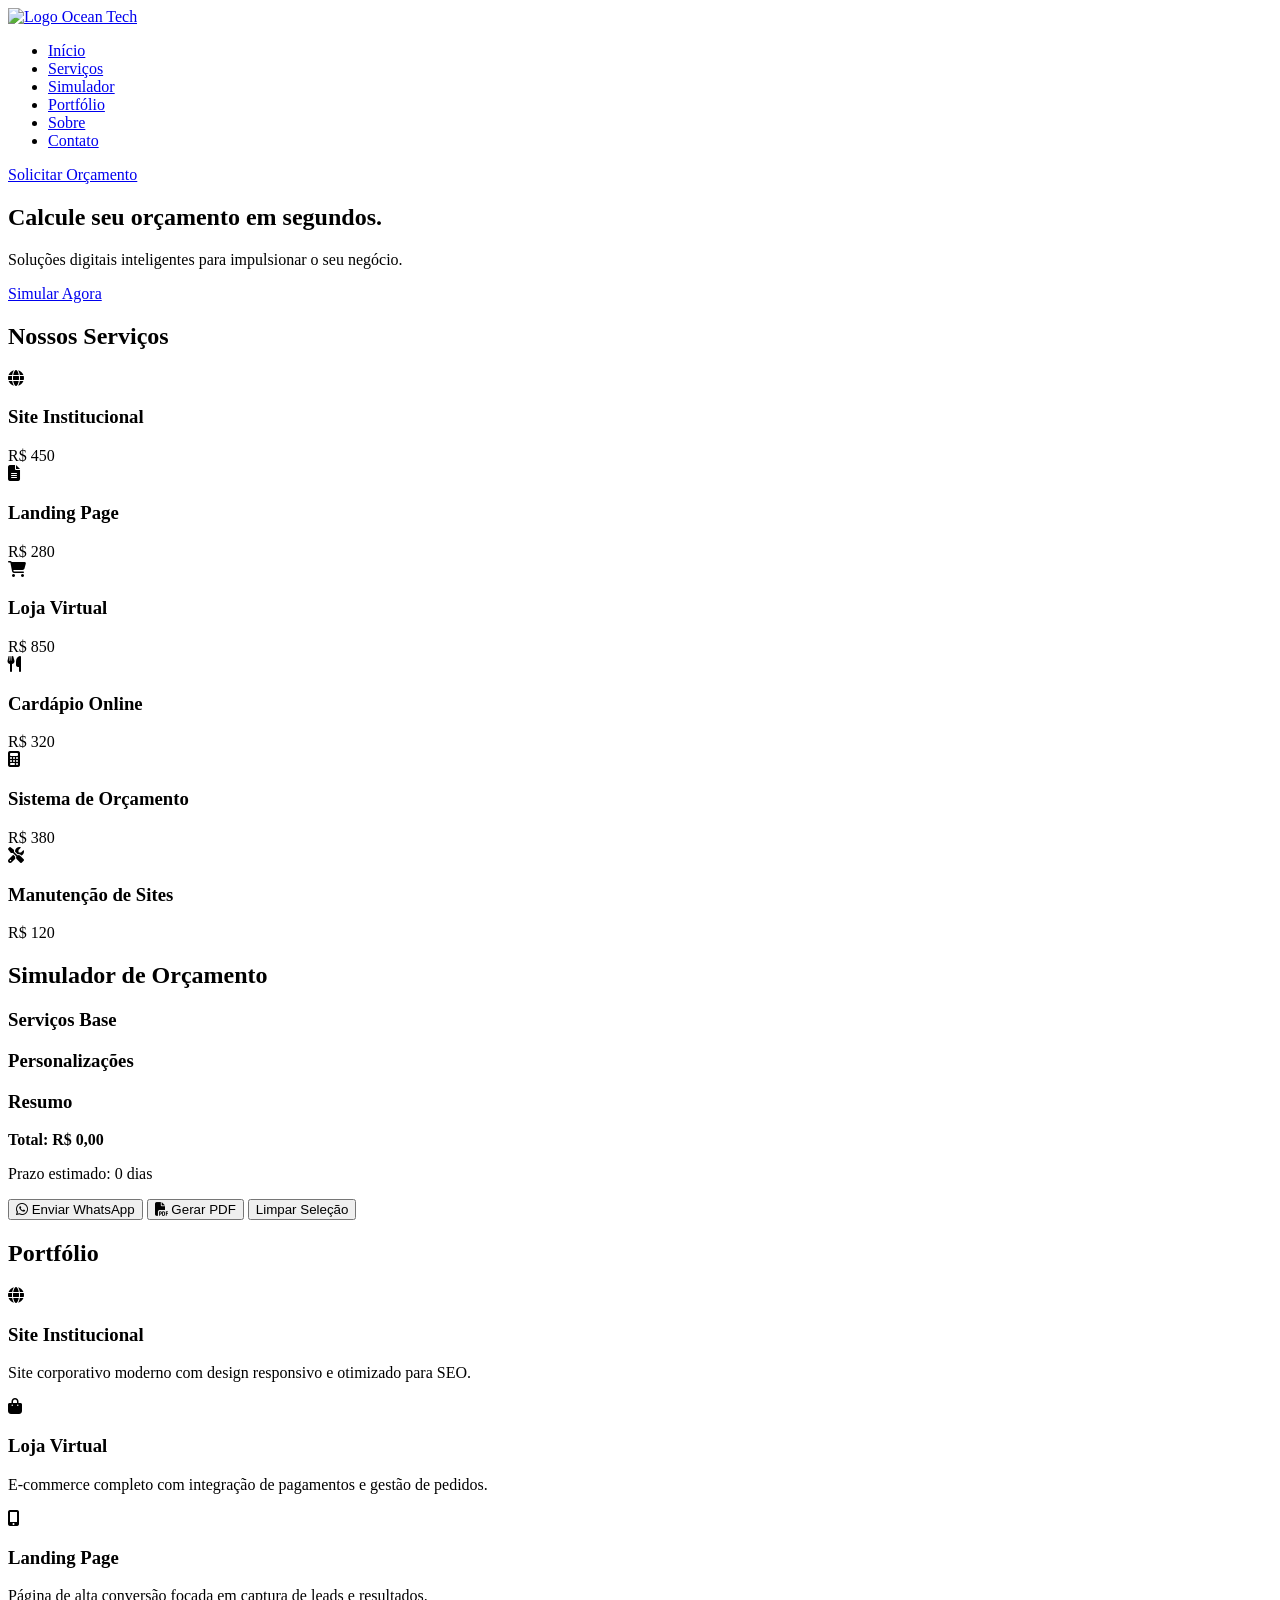
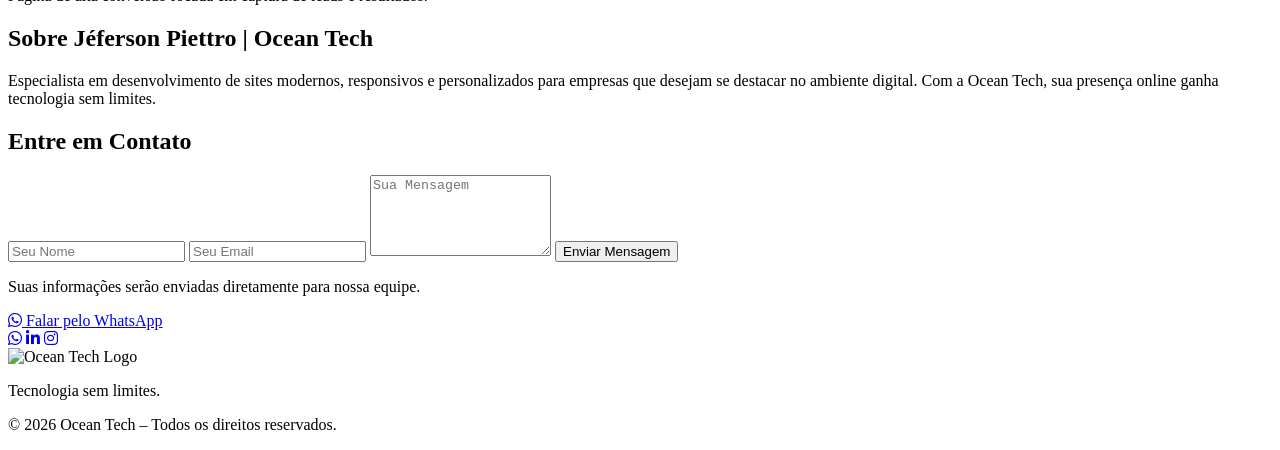
==== index.html @ 3c7c777c "Add files via upload" ====
<!DOCTYPE html>
<html lang="pt-BR">
<head>
<meta charset="UTF-8">
<meta name="viewport" content="width=device-width, initial-scale=1.0">
<title>Simulador de Orçamento Online | Ocean Tech - Jéferson Piettro</title>
<meta name="description" content="Calcule online o orçamento do seu site institucional, landing page ou loja virtual. Ocean Tech by Jéferson Piettro.">
<meta name="keywords" content="orçamento site, criação de sites, landing page, loja virtual, desenvolvimento web, Ocean Tech, Jéferson Piettro, site institucional, cardápio online, sistema de orçamento, manutenção de sites, SEO, responsivo">
<meta name="author" content="Jéferson Piettro | Ocean Tech">
<meta name="robots" content="index, follow">
<meta name="theme-color" content="#0A2540">
<link rel="canonical" href="https://oceantech.com.br">
<meta property="og:title" content="Simulador de Orçamento Online | Ocean Tech">
<meta property="og:description" content="Calcule seu orçamento de site em segundos. Soluções digitais inteligentes.">
<meta property="og:type" content="website">
<meta property="og:url" content="https://oceantech.com.br">
<meta property="og:locale" content="pt_BR">
<meta property="og:site_name" content="Ocean Tech">
<meta name="twitter:card" content="summary_large_image">
<link rel="icon" type="image/svg+xml" href="img/logo.svg">
<link rel="preconnect" href="https://fonts.googleapis.com">
<link rel="preconnect" href="https://fonts.gstatic.com" crossorigin>
<link href="https://fonts.googleapis.com/css2?family=Poppins:wght@400;500;600;700&family=Roboto:wght@400;500&display=swap" rel="stylesheet">
<link rel="stylesheet" href="https://cdnjs.cloudflare.com/ajax/libs/font-awesome/6.4.0/css/all.min.css">
<link rel="stylesheet" href="css/style.css">
</head>
<body>
<header class="header" role="banner">
<nav class="navbar" role="navigation" aria-label="Menu principal">
<div class="nav-container">
<a href="#inicio" class="logo" aria-label="Ocean Tech - Página inicial">
<img src="img/logo.png" alt="Logo Ocean Tech" width="200" height="60">
</a>
<ul class="nav-menu" id="nav-menu">
<li><a href="#inicio">Início</a></li>
<li><a href="#servicos">Serviços</a></li>
<li><a href="#simulador">Simulador</a></li>
<li><a href="#portfolio">Portfólio</a></li>
<li><a href="#sobre">Sobre</a></li>
<li><a href="#contato">Contato</a></li>
</ul>
<a href="#simulador" class="cta-button">Solicitar Orçamento</a>
<div class="hamburger" id="hamburger" aria-label="Abrir menu" role="button" tabindex="0">
<span></span><span></span><span></span>
</div>
</nav>
</header>

<main>
<section id="inicio" class="hero" aria-label="Apresentação principal">
<div class="hero-container">
<h1>Calcule seu orçamento em segundos.</h1>
<p>Soluções digitais inteligentes para impulsionar o seu negócio.</p>
<a href="#simulador" class="hero-cta">Simular Agora</a>
</div>
</section>

<section id="servicos" class="services" aria-label="Nossos serviços">
<div class="container">
<h2>Nossos Serviços</h2>
<div class="services-grid">
<article class="service-card" itemscope itemtype="https://schema.org/Service">
<i class="fas fa-globe" aria-hidden="true"></i>
<h3 itemprop="name">Site Institucional</h3>
<span class="price" itemprop="offers" itemscope itemtype="https://schema.org/Offer">
<span itemprop="priceCurrency" content="BRL">R$</span> <span itemprop="price">450</span>
<meta itemprop="description" content="Site profissional para empresas">
</article>
<article class="service-card" itemscope itemtype="https://schema.org/Service">
<i class="fas fa-file-alt" aria-hidden="true"></i>
<h3 itemprop="name">Landing Page</h3>
<span class="price" itemprop="offers" itemscope itemtype="https://schema.org/Offer">
<span itemprop="priceCurrency" content="BRL">R$</span> <span itemprop="price">280</span>
<meta itemprop="description" content="Página de captura otimizada para conversão">
</article>
<article class="service-card" itemscope itemtype="https://schema.org/Service">
<i class="fas fa-shopping-cart" aria-hidden="true"></i>
<h3 itemprop="name">Loja Virtual</h3>
<span class="price" itemprop="offers" itemscope itemtype="https://schema.org/Offer">
<span itemprop="priceCurrency" content="BRL">R$</span> <span itemprop="price">850</span>
<meta itemprop="description" content="E-commerce completo para vendas online">
</article>
<article class="service-card" itemscope itemtype="https://schema.org/Service">
<i class="fas fa-utensils" aria-hidden="true"></i>
<h3 itemprop="name">Cardápio Online</h3>
<span class="price" itemprop="offers" itemscope itemtype="https://schema.org/Offer">
<span itemprop="priceCurrency" content="BRL">R$</span> <span itemprop="price">320</span>
<meta itemprop="description" content="Cardápio digital para restaurantes">
</article>
<article class="service-card" itemscope itemtype="https://schema.org/Service">
<i class="fas fa-calculator" aria-hidden="true"></i>
<h3 itemprop="name">Sistema de Orçamento</h3>
<span class="price" itemprop="offers" itemscope itemtype="https://schema.org/Offer">
<span itemprop="priceCurrency" content="BRL">R$</span> <span itemprop="price">380</span>
<meta itemprop="description" content="Sistema automático de cotações">
</article>
<article class="service-card" itemscope itemtype="https://schema.org/Service">
<i class="fas fa-tools" aria-hidden="true"></i>
<h3 itemprop="name">Manutenção de Sites</h3>
<span class="price" itemprop="offers" itemscope itemtype="https://schema.org/Offer">
<span itemprop="priceCurrency" content="BRL">R$</span> <span itemprop="price">120</span>
<meta itemprop="description" content="Atualização e suporte técnico mensal">
</article>
</div>
</section>

<section id="simulador" class="simulator" aria-label="Simulador de orçamento interativo">
<div class="container">
<h2>Simulador de Orçamento</h2>
<div class="simulator-content">
<div class="services-list" role="group" aria-label="Serviços base"><h3>Serviços Base</h3></div>
<div class="addons-list" role="group" aria-label="Personalizações adicionais"><h3>Personalizações</h3></div>
<aside class="summary" aria-label="Resumo do orçamento">
<h3>Resumo</h3>
<div id="selected-services"></div>
<div class="total">
<strong>Total: <span id="total-price">R$ 0,00</span></strong>
<p>Prazo estimado: <span id="estimated-days">0</span> dias</p>
</div>
<div class="actions">
<button id="share-whatsapp" class="btn whatsapp"><i class="fab fa-whatsapp" aria-hidden="true"></i> Enviar WhatsApp</button>
<button id="generate-pdf" class="btn pdf"><i class="fas fa-file-pdf" aria-hidden="true"></i> Gerar PDF</button>
<button id="reset" class="btn reset">Limpar Seleção</button>
</div>
</aside>
</div>
</section>

<section id="portfolio" class="portfolio" aria-label="Portfólio de projetos">
<div class="container">
<h2>Portfólio</h2>
<div class="portfolio-grid">
<article class="portfolio-card">
<div class="portfolio-icon"><i class="fas fa-globe" aria-hidden="true"></i></div>
<h3>Site Institucional</h3>
<p>Site corporativo moderno com design responsivo e otimizado para SEO.</p>
</article>
<article class="portfolio-card">
<div class="portfolio-icon"><i class="fas fa-shopping-bag" aria-hidden="true"></i></div>
<h3>Loja Virtual</h3>
<p>E-commerce completo com integração de pagamentos e gestão de pedidos.</p>
</article>
<article class="portfolio-card">
<div class="portfolio-icon"><i class="fas fa-mobile-alt" aria-hidden="true"></i></div>
<h3>Landing Page</h3>
<p>Página de alta conversão focada em captura de leads e resultados.</p>
</article>
</div>
</section>

<section id="sobre" class="about" aria-label="Sobre nós">
<div class="container">
<h2>Sobre Jéferson Piettro | Ocean Tech</h2>
<p>Especialista em desenvolvimento de sites modernos, responsivos e personalizados para empresas que desejam se destacar no ambiente digital. Com a Ocean Tech, sua presença online ganha tecnologia sem limites.</p>
</div>
</section>

<section id="contato" class="contact" aria-label="Entre em contato">
<div class="container">
<h2>Entre em Contato</h2>
<form id="contact-form" action="https://formsubmit.co/taldo.shadow@gmail.com" method="POST" aria-label="Formulário de contato">
<input type="hidden" name="_subject" value="Novo contato via site Ocean Tech">
<input type="hidden" name="_template" value="table">
<input type="hidden" name="_captcha" value="false">
<input type="hidden" name="_next" value="https://oceantech.com.br/obrigado.html">
<label for="nome" class="sr-only">Seu Nome</label>
<input type="text" id="nome" name="name" placeholder="Seu Nome" required aria-required="true">
<label for="email" class="sr-only">Seu Email</label>
<input type="email" id="email" name="email" placeholder="Seu Email" required aria-required="true">
<label for="mensagem" class="sr-only">Sua Mensagem</label>
<textarea id="mensagem" name="message" placeholder="Sua Mensagem" required aria-required="true" rows="5"></textarea>
<button type="submit">Enviar Mensagem</button>
<p class="form-note">Suas informações serão enviadas diretamente para nossa equipe.</p>
</form>
<div class="contact-info">
<a href="https://wa.me/5511999999999?text=Olá!%20Gostaria%20de%20solicitar%20um%20orçamento." target="_blank" rel="noopener noreferrer" class="whatsapp-link">
<i class="fab fa-whatsapp" aria-hidden="true"></i> Falar pelo WhatsApp
</a>
<div class="social-links" aria-label="Redes sociais">
<a href="#" aria-label="WhatsApp" rel="noopener noreferrer"><i class="fab fa-whatsapp" aria-hidden="true"></i></a>
<a href="#" aria-label="LinkedIn" rel="noopener noreferrer"><i class="fab fa-linkedin-in" aria-hidden="true"></i></a>
<a href="#" aria-label="Instagram" rel="noopener noreferrer"><i class="fab fa-instagram" aria-hidden="true"></i></a>
</div>
</div>
</section>
</main>

<footer class="footer" role="contentinfo">
<div class="container">
<div class="footer-content">
<img src="img/logo.svg" alt="Ocean Tech Logo" width="200" height="60" loading="lazy">
<p>Tecnologia sem limites.</p>
</div>
<p>&copy; 2026 Ocean Tech – Todos os direitos reservados.</p>
</div>
</footer>

<script type="application/ld+json">
{
"@context": "https://schema.org",
"@graph": [
{
"@type": "WebSite",
"@id": "https://oceantech.com.br/#website",
"url": "https://oceantech.com.br",
"name": "Ocean Tech - Jéferson Piettro",
"description": "Simulador de orçamento online para criação de sites, landing pages e lojas virtuais.",
"publisher": {"@id": "https://oceantech.com.br/#organization"}
},
{
"@type": "ProfessionalService",
"@id": "https://oceantech.com.br/#organization",
"name": "Ocean Tech",
"alternateName": "Jéferson Piettro | Ocean Tech",
"url": "https://oceantech.com.br",
"logo": "https://oceantech.com.br/img/logo.svg",
"description": "Especialista em desenvolvimento de sites modernos, responsivos e personalizados.",
"slogan": "Tecnologia sem limites.",
"founder": {"@type": "Person", "name": "Jéferson Piettro", "jobTitle": "Desenvolvedor Web"},
"address": {"@type": "PostalAddress", "addressCountry": "BR"},
"contactPoint": {"@type": "ContactPoint", "contactType": "Vendas", "availableLanguage": ["Portuguese"], "url": "https://wa.me/5511999999999"},
"sameAs": ["https://wa.me/5511999999999"],
"priceRange": "R$",
"areaServed": "BR"
},
{
"@type": "WebPage",
"@id": "https://oceantech.com.br/#webpage",
"url": "https://oceantech.com.br",
"name": "Simulador de Orçamento Online | Ocean Tech",
"isPartOf": {"@id": "https://oceantech.com.br/#website"},
"about": {"@id": "https://oceantech.com.br/#organization"}
}
]
}
</script>

<script src="https://cdnjs.cloudflare.com/ajax/libs/jspdf/2.5.1/jspdf.umd.min.js"></script>
<script src="js/script.js"></script>
</body>
</html>
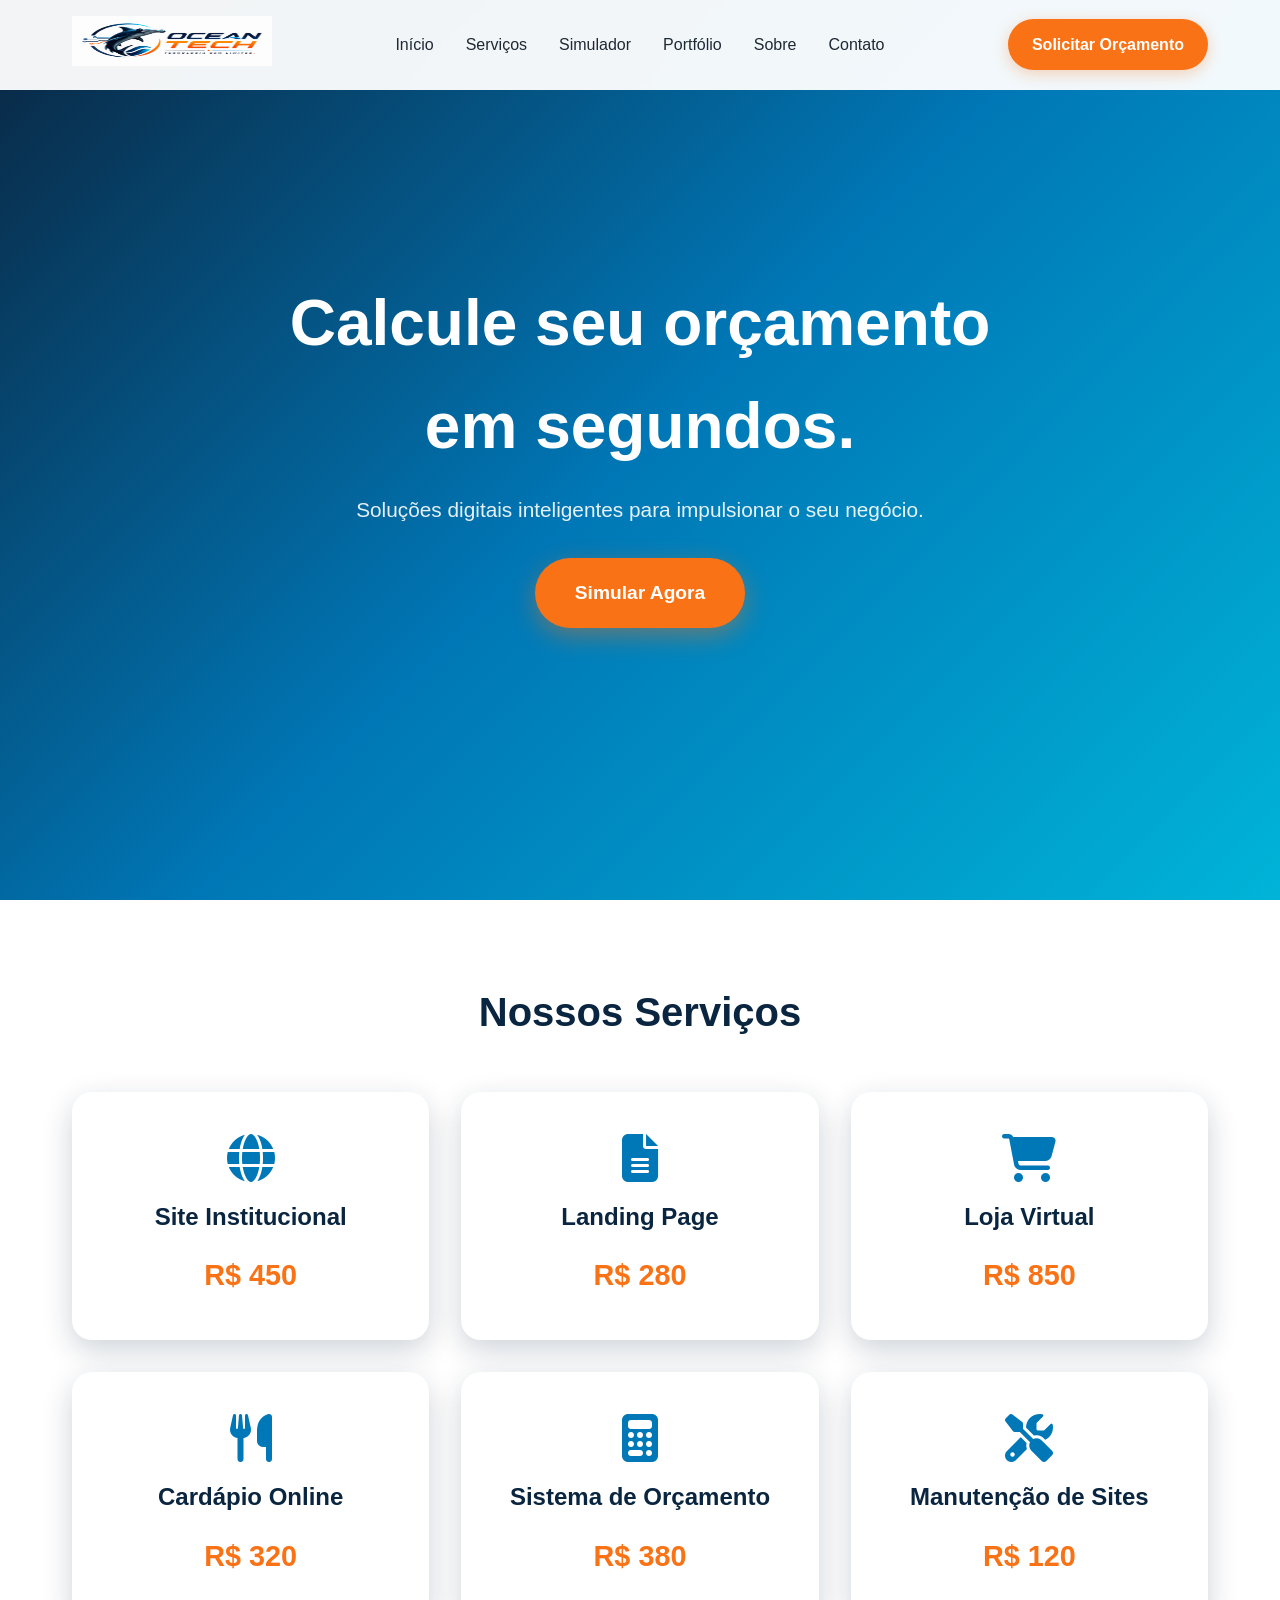
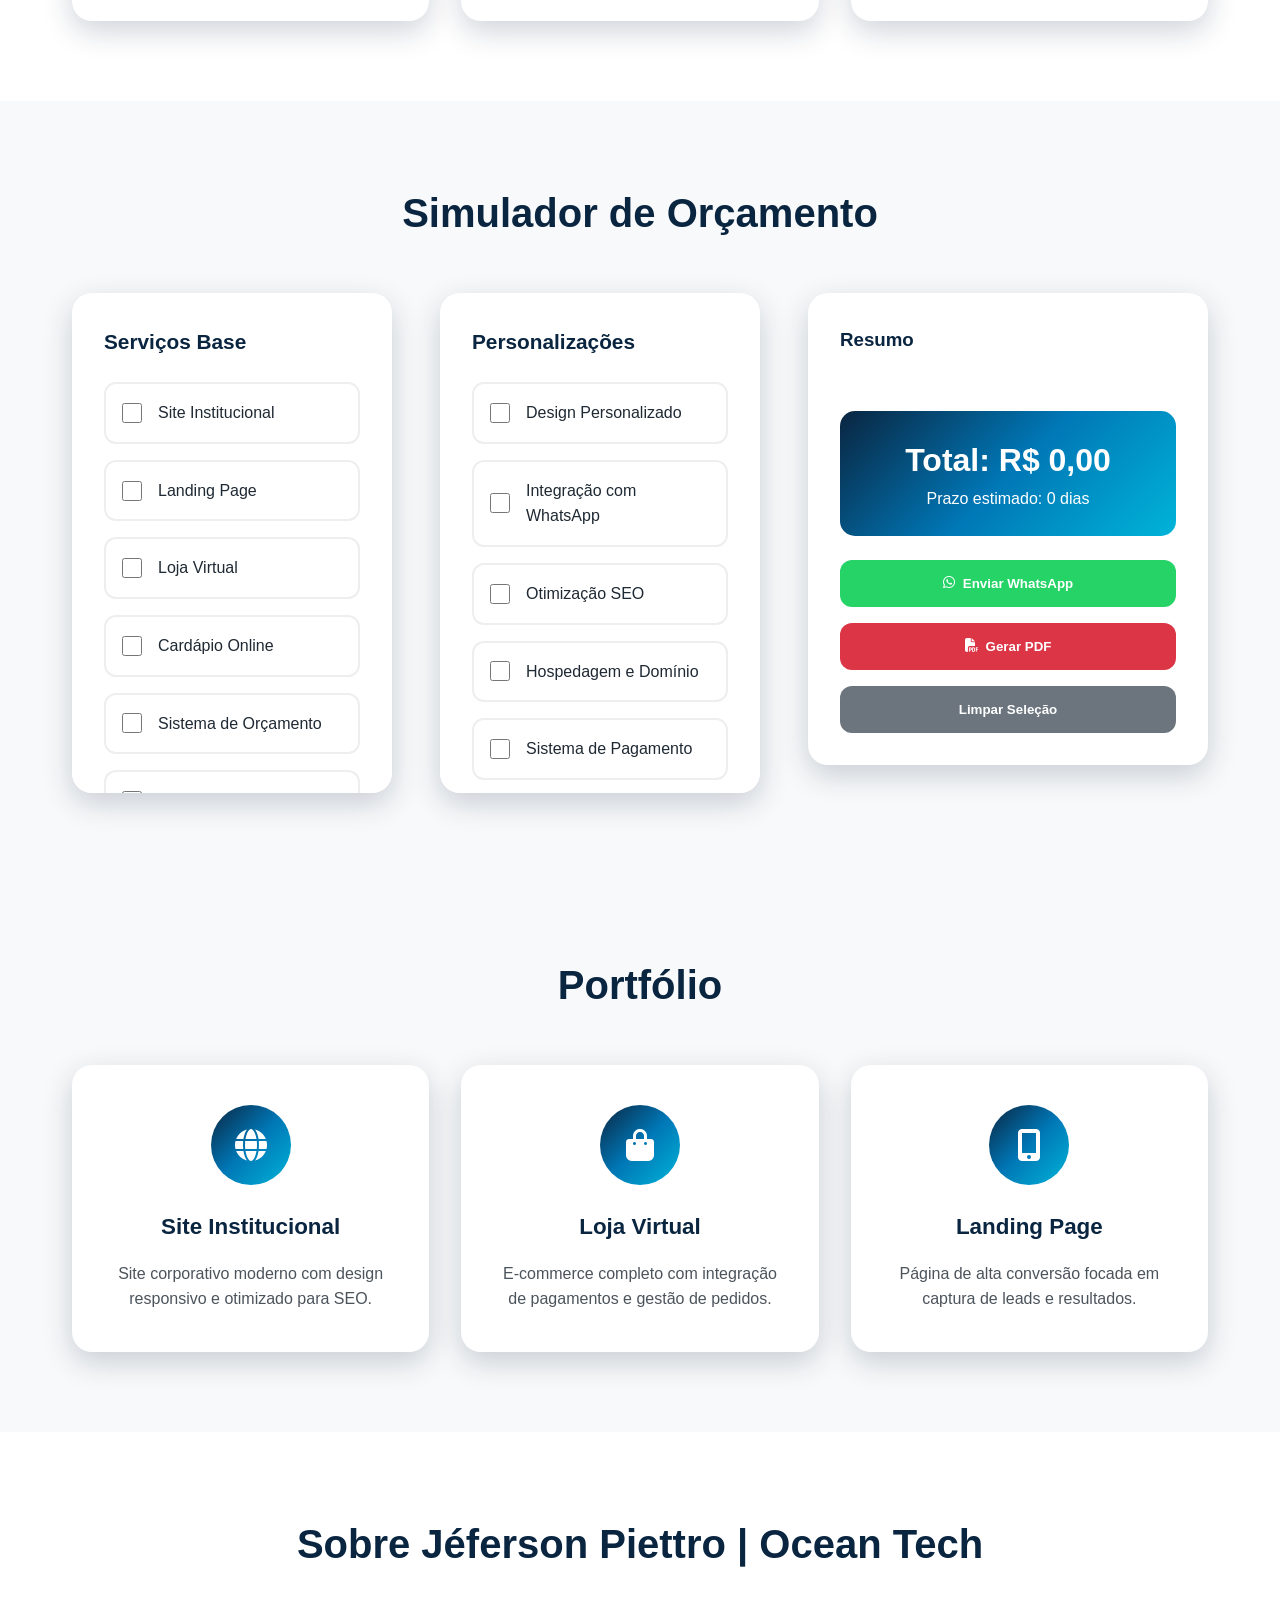
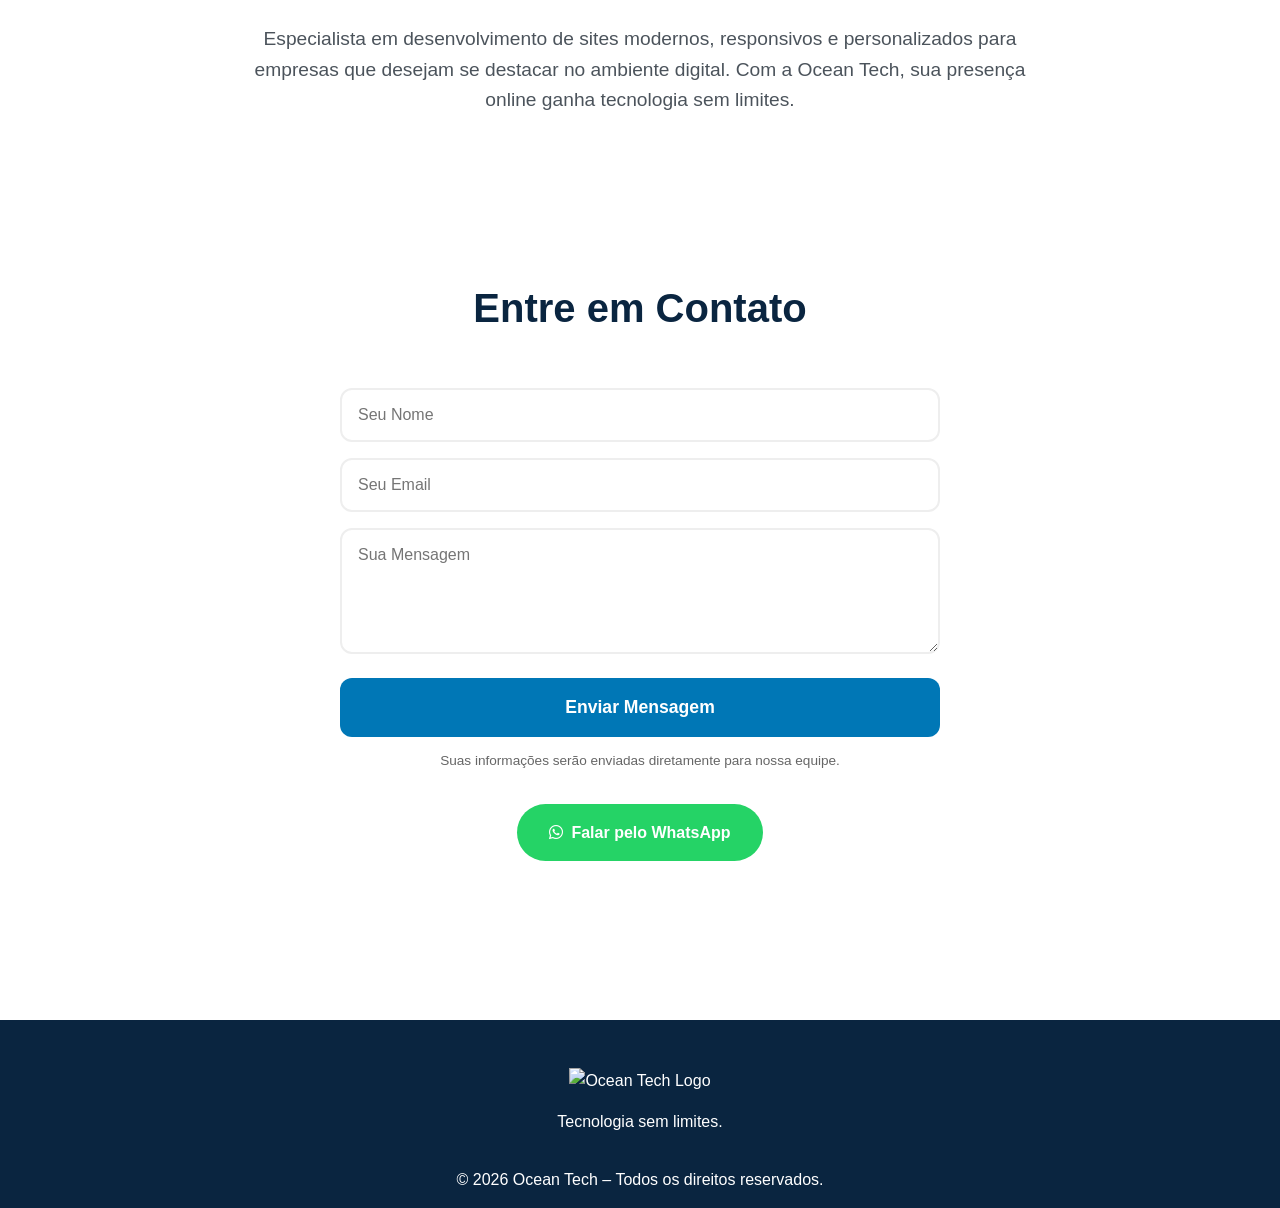
==== commit 03b609b8: "Update index.html" ====
--- a/index.html
+++ b/index.html
@@ -17,7 +17,7 @@
 <meta property="og:locale" content="pt_BR">
 <meta property="og:site_name" content="Ocean Tech">
 <meta name="twitter:card" content="summary_large_image">
-<link rel="icon" type="image/svg+xml" href="img/logo.svg">
+<link rel="icon" type="image/svg+xml" href="img/logo.png">
 <link rel="preconnect" href="https://fonts.googleapis.com">
 <link rel="preconnect" href="https://fonts.gstatic.com" crossorigin>
 <link href="https://fonts.googleapis.com/css2?family=Poppins:wght@400;500;600;700&family=Roboto:wght@400;500&display=swap" rel="stylesheet">
--- a/css/style.css
+++ b/css/style.css
@@ -0,0 +1,664 @@
+/* ============================================================
+   OCEAN TECH - SIMULADOR DE ORÇAMENTO
+   Psicologia das Cores Aplicada
+   ============================================================ */
+
+/* Reset e Variáveis */
+* {
+    margin: 0;
+    padding: 0;
+    box-sizing: border-box;
+}
+
+:root {
+    /* PSICOLOGIA DAS CORES - PALETA OFICIAL OCEAN TECH */
+    
+    /* Azul Escuro #0A2540: Confiança, força e profissionalismo */
+    --azul-escuro: #0A2540;
+    
+    /* Azul Oceano #0077B6: Tecnologia e inovação */
+    --azul-oceano: #0077B6;
+    
+    /* Azul Claro #00B4D8: Modernidade e dinamismo */
+    --azul-claro: #00B4D8;
+    
+    /* Branco #FFFFFF: Clareza e organização */
+    --branco: #FFFFFF;
+    
+    /* Cinza Escuro #1F2933: Sofisticação e elegância */
+    --cinza-escuro: #1F2933;
+    
+    /* Laranja #F97316: Ação e conversão (botões CTA) */
+    --laranja: #F97316;
+    
+    /* Utilitários */
+    --sombra: 0 10px 30px rgba(10, 37, 64, 0.2);
+    --gradiente: linear-gradient(135deg, var(--azul-escuro), var(--azul-oceano), var(--azul-claro));
+}
+
+body {
+    font-family: 'Roboto', sans-serif;
+    line-height: 1.6;
+    color: var(--cinza-escuro);
+    overflow-x: hidden;
+    background-color: var(--branco);
+}
+
+h1, h2, h3 {
+    font-family: 'Poppins', sans-serif;
+    font-weight: 600;
+    color: var(--azul-escuro); /* Confiança nos títulos */
+}
+
+/* ============================================================
+   HEADER / NAVEGAÇÃO
+   Desktop: Menu horizontal visível | Mobile: Menu Hamburger
+   ============================================================ */
+.header {
+    position: fixed;
+    top: 0;
+    width: 100%;
+    background: rgba(255, 255, 255, 0.95);
+    backdrop-filter: blur(10px);
+    z-index: 1000;
+    transition: all 0.3s ease;
+}
+
+.navbar {
+    max-width: 1200px;
+    margin: 0 auto;
+    padding: 1rem 2rem;
+}
+
+.nav-container {
+    display: flex;
+    justify-content: space-between;
+    align-items: center;
+}
+
+.logo img {
+    height: 50px;
+}
+
+/* Menu Desktop - Navegação normal visível */
+.nav-menu {
+    display: flex;
+    list-style: none;
+    gap: 2rem;
+}
+
+.nav-menu a {
+    text-decoration: none;
+    color: var(--cinza-escuro); /* Sofisticação */
+    font-weight: 500;
+    transition: color 0.3s;
+}
+
+.nav-menu a:hover {
+    color: var(--azul-oceano); /* Tecnologia/Inovação no hover */
+}
+
+/* Botão CTA - Laranja: Ação e conversão */
+.cta-button {
+    background: var(--laranja);
+    color: white;
+    padding: 0.8rem 1.5rem;
+    border-radius: 50px;
+    text-decoration: none;
+    font-weight: 600;
+    transition: all 0.3s;
+    box-shadow: 0 4px 15px rgba(249, 115, 22, 0.3);
+}
+
+.cta-button:hover {
+    transform: translateY(-2px);
+    box-shadow: 0 8px 25px rgba(249, 115, 22, 0.4);
+}
+
+/* Hamburger - SÓ APARECE NO MOBILE (escondido no desktop) */
+.hamburger {
+    display: none;
+    flex-direction: column;
+    cursor: pointer;
+}
+
+.hamburger span {
+    width: 25px;
+    height: 3px;
+    background: var(--azul-escuro);
+    margin: 3px 0;
+    transition: 0.3s;
+}
+
+/* ============================================================
+   HERO SECTION
+   Gradiente Azul Escuro → Oceano → Claro: Confiança à Inovação
+   ============================================================ */
+.hero {
+    min-height: 100vh;
+    background: var(--gradiente);
+    display: flex;
+    align-items: center;
+    text-align: center;
+    color: var(--branco); /* Clareza no texto sobre fundo escuro */
+    padding-top: 80px;
+}
+
+.hero-container {
+    max-width: 800px;
+    margin: 0 auto;
+    padding: 0 2rem;
+}
+
+.hero h1 {
+    font-size: clamp(2.5rem, 5vw, 4rem);
+    margin-bottom: 1rem;
+    opacity: 0;
+    animation: fadeInUp 1s 0.5s forwards;
+    color: var(--branco);
+}
+
+.hero p {
+    font-size: 1.3rem;
+    margin-bottom: 2rem;
+    opacity: 0;
+    animation: fadeInUp 1s 0.7s forwards;
+    color: rgba(255, 255, 255, 0.9);
+}
+
+/* Botão Hero - Laranja #F97316: Ação e conversão máxima */
+.hero-cta {
+    display: inline-block;
+    background: var(--laranja);
+    color: white;
+    padding: 1.2rem 2.5rem;
+    border-radius: 50px;
+    font-size: 1.2rem;
+    font-weight: 600;
+    text-decoration: none;
+    transition: all 0.3s;
+    opacity: 0;
+    animation: fadeInUp 1s 0.9s forwards;
+    box-shadow: 0 8px 25px rgba(249, 115, 22, 0.4);
+}
+
+.hero-cta:hover {
+    transform: translateY(-5px);
+    box-shadow: 0 15px 35px rgba(249, 115, 22, 0.5);
+}
+
+/* Container */
+.container {
+    max-width: 1200px;
+    margin: 0 auto;
+    padding: 0 2rem;
+}
+
+/* Sections */
+section {
+    padding: 5rem 0;
+}
+
+section h2 {
+    text-align: center;
+    font-size: 2.5rem;
+    margin-bottom: 3rem;
+    color: var(--azul-escuro); /* Confiança nos títulos de seção */
+}
+
+/* ============================================================
+   SERVIÇOS
+   Cards brancos: Clareza e organização
+   ============================================================ */
+.services-grid {
+    display: grid;
+    grid-template-columns: repeat(auto-fit, minmax(300px, 1fr));
+    gap: 2rem;
+}
+
+.service-card {
+    background: var(--branco);
+    padding: 2.5rem;
+    border-radius: 20px;
+    text-align: center;
+    box-shadow: var(--sombra);
+    transition: all 0.3s;
+    cursor: pointer;
+    border: 2px solid transparent;
+}
+
+.service-card:hover {
+    transform: translateY(-10px);
+    border-color: var(--azul-oceano);
+}
+
+/* Ícones - Azul Oceano: Tecnologia */
+.service-card i {
+    font-size: 3rem;
+    color: var(--azul-oceano);
+    margin-bottom: 1rem;
+}
+
+.service-card h3 {
+    font-size: 1.5rem;
+    margin-bottom: 1rem;
+    color: var(--azul-escuro);
+}
+
+/* Preços - Laranja: Ação/Conversão (chama atenção para o valor) */
+.price {
+    font-size: 1.8rem;
+    font-weight: 700;
+    color: var(--laranja);
+}
+
+/* ============================================================
+   SIMULADOR DE ORÇAMENTO
+   ============================================================ */
+.simulator {
+    background: #f8f9fa; /* Neutro para não competir com as cores */
+}
+
+.simulator-content {
+    display: grid;
+    grid-template-columns: 1fr 1fr 400px;
+    gap: 3rem;
+    align-items: start;
+}
+
+.services-list, .addons-list {
+    background: var(--branco); /* Clareza */
+    padding: 2rem;
+    border-radius: 20px;
+    box-shadow: var(--sombra);
+    max-height: 500px;
+    overflow-y: auto;
+}
+
+.services-list h3, .addons-list h3 {
+    margin-bottom: 1.5rem;
+    color: var(--azul-escuro);
+    font-size: 1.3rem;
+}
+
+.service-item {
+    display: flex;
+    align-items: center;
+    padding: 1rem;
+    margin-bottom: 1rem;
+    border: 2px solid #eee;
+    border-radius: 12px;
+    transition: all 0.3s;
+    cursor: pointer;
+}
+
+.service-item:hover {
+    border-color: var(--azul-oceano); /* Inovação no hover */
+    box-shadow: 0 5px 15px rgba(0, 119, 182, 0.1);
+}
+
+.service-item input[type="checkbox"] {
+    width: 20px;
+    height: 20px;
+    margin-right: 1rem;
+    accent-color: var(--azul-oceano);
+}
+
+.service-item label {
+    flex: 1;
+    cursor: pointer;
+    font-weight: 500;
+}
+
+/* Resumo do Orçamento */
+.summary {
+    background: var(--branco);
+    padding: 2rem;
+    border-radius: 20px;
+    box-shadow: var(--sombra);
+    height: fit-content;
+}
+
+.summary h3 {
+    margin-bottom: 1.5rem;
+    color: var(--azul-escuro);
+}
+
+#selected-services {
+    margin-bottom: 2rem;
+    max-height: 200px;
+    overflow-y: auto;
+}
+
+.selected-item {
+    display: flex;
+    justify-content: space-between;
+    padding: 0.5rem 0;
+    border-bottom: 1px solid #eee;
+}
+
+/* Total - Gradiente Azul: Confiança e Profissionalismo */
+.total {
+    text-align: center;
+    padding: 1.5rem;
+    background: var(--gradiente);
+    color: var(--branco); /* Clareza no texto */
+    border-radius: 15px;
+    margin-bottom: 1.5rem;
+}
+
+.total strong {
+    font-size: 2rem;
+    display: block;
+}
+
+.actions {
+    display: flex;
+    flex-direction: column;
+    gap: 1rem;
+}
+
+.btn {
+    padding: 1rem 1.5rem;
+    border: none;
+    border-radius: 12px;
+    font-weight: 600;
+    cursor: pointer;
+    transition: all 0.3s;
+    display: flex;
+    align-items: center;
+    gap: 0.5rem;
+    justify-content: center;
+}
+
+/* WhatsApp - Verde próprio (fora da paleta, mas reconhecimento de marca) */
+.btn.whatsapp {
+    background: #25D366;
+    color: white;
+}
+
+.btn.pdf {
+    background: #DC3545;
+    color: white;
+}
+
+.btn.reset {
+    background: #6C757D;
+    color: white;
+}
+
+.btn:hover {
+    transform: translateY(-2px);
+    box-shadow: var(--sombra);
+}
+
+/* ============================================================
+   PORTFÓLIO
+   ============================================================ */
+.portfolio {
+    background: #f8f9fa;
+}
+
+.portfolio-grid {
+    display: grid;
+    grid-template-columns: repeat(auto-fit, minmax(300px, 1fr));
+    gap: 2rem;
+}
+
+.portfolio-card {
+    background: var(--branco);
+    padding: 2.5rem;
+    border-radius: 20px;
+    text-align: center;
+    box-shadow: var(--sombra);
+    transition: all 0.3s;
+}
+
+.portfolio-card:hover {
+    transform: translateY(-10px);
+}
+
+/* Ícone do Portfólio - Gradiente Azul: Inovação */
+.portfolio-icon {
+    width: 80px;
+    height: 80px;
+    background: var(--gradiente);
+    border-radius: 50%;
+    display: flex;
+    align-items: center;
+    justify-content: center;
+    margin: 0 auto 1.5rem;
+}
+
+.portfolio-icon i {
+    font-size: 2rem;
+    color: var(--branco);
+}
+
+.portfolio-card h3 {
+    font-size: 1.4rem;
+    margin-bottom: 1rem;
+    color: var(--azul-escuro);
+}
+
+.portfolio-card p {
+    color: var(--cinza-escuro);
+    opacity: 0.8;
+    line-height: 1.6;
+}
+
+/* ============================================================
+   SOBRE
+   ============================================================ */
+.about {
+    text-align: center;
+}
+
+.about p {
+    font-size: 1.2rem;
+    max-width: 800px;
+    margin: 0 auto;
+    color: var(--cinza-escuro);
+    opacity: 0.8;
+}
+
+/* ============================================================
+   CONTATO
+   ============================================================ */
+.contact form {
+    max-width: 600px;
+    margin: 0 auto 2rem;
+}
+
+/* Inputs - Borda neutra, foco em Azul Oceano (Inovação) */
+.contact input,
+.contact textarea {
+    width: 100%;
+    padding: 1rem;
+    margin-bottom: 1rem;
+    border: 2px solid #eee;
+    border-radius: 12px;
+    font-family: inherit;
+    font-size: 1rem;
+    transition: all 0.3s;
+    background: var(--branco);
+}
+
+.contact input:focus,
+.contact textarea:focus {
+    outline: none;
+    border-color: var(--azul-oceano);
+    box-shadow: 0 0 0 3px rgba(0, 119, 182, 0.1);
+}
+
+/* Botão Enviar - Azul Oceano: Tecnologia e Confiança */
+.contact button {
+    width: 100%;
+    background: var(--azul-oceano);
+    color: var(--branco);
+    padding: 1.2rem;
+    border-radius: 12px;
+    font-size: 1.1rem;
+    font-weight: 600;
+    cursor: pointer;
+    transition: all 0.3s;
+    border: none;
+}
+
+/* Hover do botão - Azul Claro: Modernidade */
+.contact button:hover {
+    background: var(--azul-claro);
+    transform: translateY(-2px);
+    box-shadow: 0 10px 20px rgba(0, 180, 216, 0.3);
+}
+
+.form-note {
+    text-align: center;
+    font-size: 0.85rem;
+    color: #666;
+    margin-top: 0.8rem;
+}
+
+.contact-info {
+    text-align: center;
+    margin-top: 2rem;
+}
+
+/* WhatsApp Flutuante - Verde (reconhecimento instantâneo) */
+.whatsapp-link {
+    display: inline-flex;
+    align-items: center;
+    gap: 0.5rem;
+    background: #25D366;
+    color: white;
+    padding: 1rem 2rem;
+    border-radius: 50px;
+    text-decoration: none;
+    font-weight: 600;
+    margin-bottom: 1.5rem;
+    transition: all 0.3s;
+}
+
+.whatsapp-link:hover {
+    transform: translateY(-3px);
+    box-shadow: 0 10px 20px rgba(37, 211, 102, 0.3);
+}
+
+.sr-only {
+    position: absolute;
+    width: 1px;
+    height: 1px;
+    padding: 0;
+    margin: -1px;
+    overflow: hidden;
+    clip: rect(0, 0, 0, 0);
+    white-space: nowrap;
+    border-width: 0;
+}
+
+/* ============================================================
+   FOOTER
+   Azul Escuro #0A2540: Confiança, força e profissionalismo
+   ============================================================ */
+.footer {
+    background: var(--azul-escuro);
+    color: var(--branco);
+    text-align: center;
+    padding: 3rem 0 1rem;
+}
+
+.footer-content {
+    max-width: 800px;
+    margin: 0 auto 2rem;
+}
+
+.footer img {
+    height: 60px;
+    margin-bottom: 1rem;
+}
+
+.social-links {
+    display: flex;
+    justify-content: center;
+    gap: 1.5rem;
+    margin-top: 1rem;
+}
+
+.social-links a {
+    color: var(--branco);
+    font-size: 1.5rem;
+    transition: color 0.3s;
+}
+
+/* Social hover - Laranja: Ação */
+.social-links a:hover {
+    color: var(--laranja);
+}
+
+/* ============================================================
+   ANIMAÇÕES
+   ============================================================ */
+@keyframes fadeInUp {
+    to {
+        opacity: 1;
+        transform: translateY(0);
+    }
+}
+
+.fade-in {
+    opacity: 0;
+    transform: translateY(30px);
+    transition: all 0.6s ease;
+}
+
+.fade-in.visible {
+    opacity: 1;
+    transform: translateY(0);
+}
+
+/* ============================================================
+   RESPONSIVO
+   Mobile: Menu vira Hamburger
+   ============================================================ */
+@media (max-width: 768px) {
+    .hamburger {
+        display: flex; /* Aparece só no mobile */
+    }
+
+    .nav-menu {
+        position: fixed;
+        left: -100%;
+        top: 70px;
+        flex-direction: column;
+        background-color: white;
+        width: 100%;
+        text-align: center;
+        transition: 0.3s;
+        box-shadow: 0 10px 27px rgba(0, 0, 0, 0.05);
+        padding: 2rem 0;
+    }
+
+    .nav-menu.active {
+        left: 0;
+    }
+
+    .simulator-content {
+        grid-template-columns: 1fr;
+        gap: 2rem;
+    }
+
+    .summary {
+        order: -1;
+    }
+}
+
+@media (max-width: 480px) {
+    section {
+        padding: 3rem 0;
+    }
+
+    .container {
+        padding: 0 1rem;
+    }
+}
+
